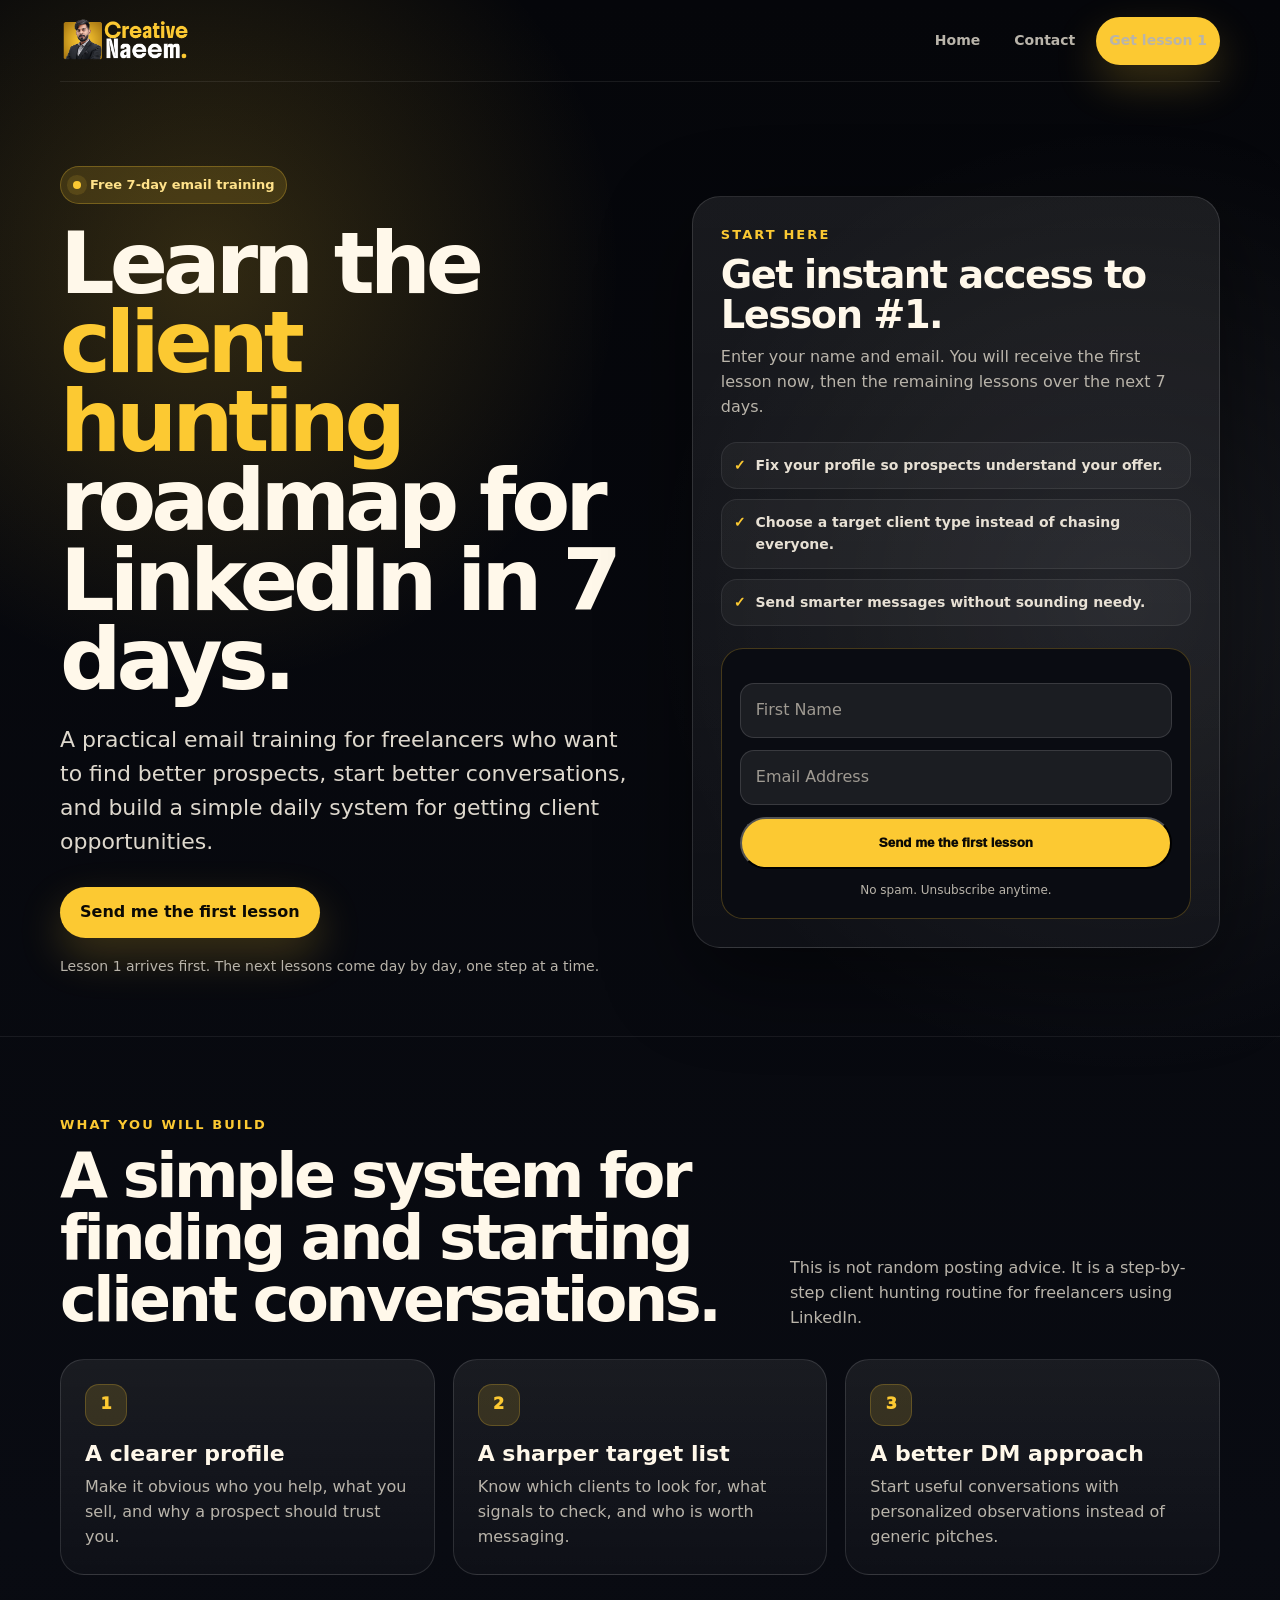
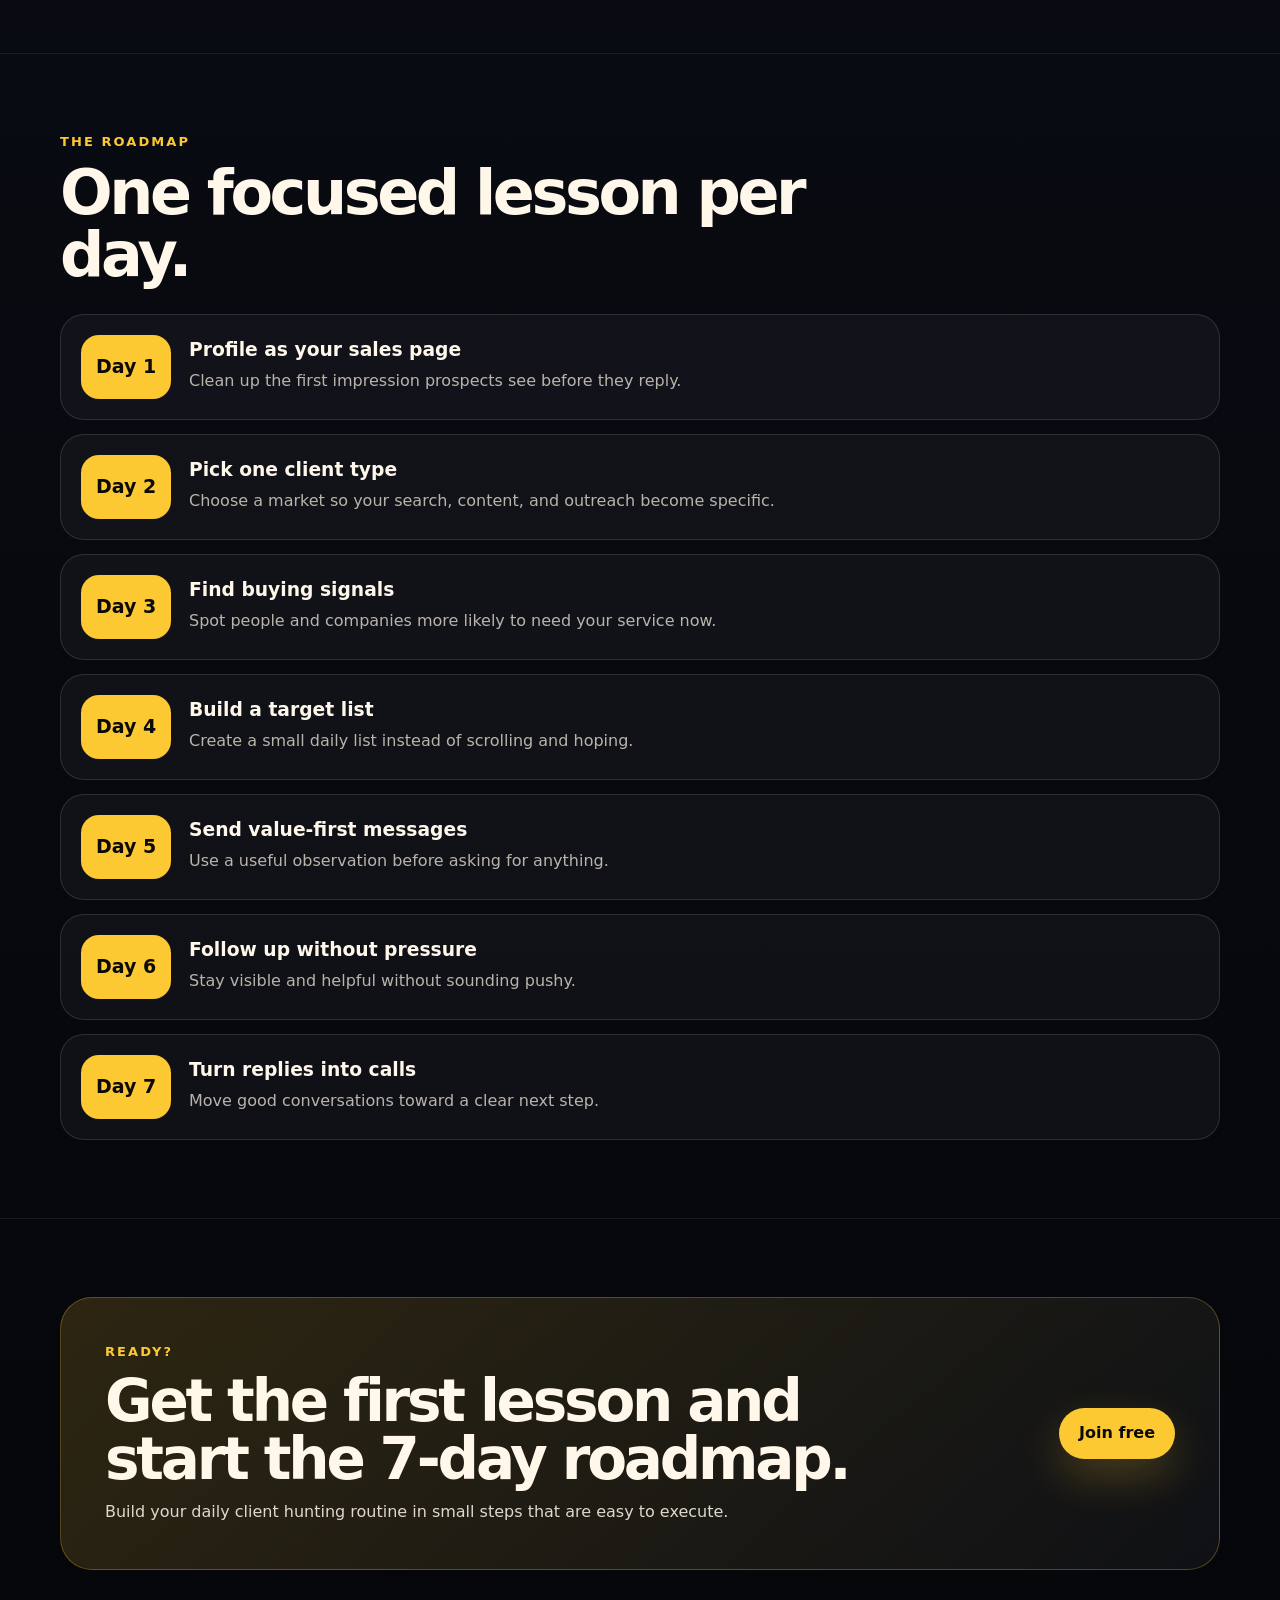
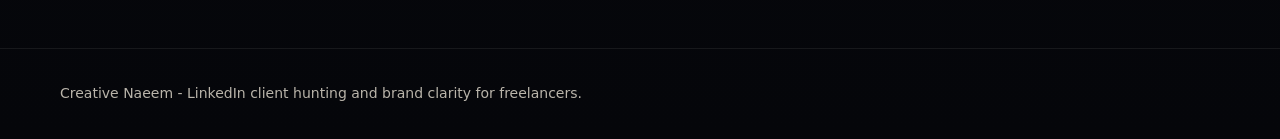
==== 7-day-client-hunting-roadmap.html @ f5a9a2c6 "Add client hunting email training page" ====
<!doctype html>
<html lang="en">
<head>
  <meta charset="utf-8">
  <meta name="viewport" content="width=device-width, initial-scale=1">
  <title>7-Day Client Hunting Roadmap | Creative Naeem</title>
  <meta name="description" content="Join Creative Naeem's free 7-day Client Hunting Roadmap and get one practical LinkedIn client-hunting lesson by email each day.">
  <link rel="icon" href="assets/myphoto.png" type="image/png">
  <link rel="apple-touch-icon" href="assets/myphoto.png">
  <style>
    :root{
      --bg:#05060a;
      --panel:#10131d;
      --panel-2:#171b28;
      --text:#fff8ea;
      --muted:#b9b4aa;
      --line:rgba(255,255,255,.12);
      --gold:#fcc932;
      --gold-soft:rgba(252,201,50,.14);
      --shadow:0 28px 90px rgba(0,0,0,.48);
      --max:1160px;
    }
    *{box-sizing:border-box}
    html{scroll-behavior:smooth}
    body{
      margin:0;
      font-family:Inter, ui-sans-serif, system-ui, -apple-system, BlinkMacSystemFont, "Segoe UI", Arial, sans-serif;
      color:var(--text);
      background:
        radial-gradient(circle at 16% 8%, rgba(252,201,50,.18), transparent 26rem),
        radial-gradient(circle at 88% 18%, rgba(255,255,255,.07), transparent 30rem),
        linear-gradient(180deg,#05060a 0%,#090b12 46%,#05060a 100%);
      line-height:1.55;
    }
    a{color:inherit;text-decoration:none}
    img{display:block;max-width:100%}
    .container{width:min(var(--max), calc(100% - 40px));margin-inline:auto}
    .nav{
      height:82px;
      display:flex;
      align-items:center;
      justify-content:space-between;
      gap:22px;
      border-bottom:1px solid rgba(255,255,255,.08);
    }
    .brand img{height:48px;width:auto;object-fit:contain}
    .nav-links{display:flex;align-items:center;gap:8px;color:#e8e2d6;font-weight:800;font-size:14px}
    .nav-links a{padding:10px 13px;border-radius:999px;color:var(--muted)}
    .nav-links a:hover{background:rgba(255,255,255,.07);color:var(--text)}
    .btn{
      display:inline-flex;
      align-items:center;
      justify-content:center;
      min-height:48px;
      border-radius:999px;
      padding:13px 20px;
      background:var(--gold);
      color:#0c0a05;
      font-weight:900;
      border:0;
      cursor:pointer;
      box-shadow:0 18px 44px rgba(252,201,50,.22);
    }
    .hero{padding:84px 0 58px}
    .hero-grid{display:grid;grid-template-columns:1.05fr .95fr;gap:48px;align-items:center}
    .badge{
      display:inline-flex;
      align-items:center;
      gap:9px;
      padding:8px 12px;
      border:1px solid rgba(252,201,50,.28);
      background:var(--gold-soft);
      color:#ffe28a;
      border-radius:999px;
      font-size:13px;
      font-weight:850;
      margin-bottom:20px;
    }
    .badge::before{
      content:"";
      width:8px;
      height:8px;
      border-radius:99px;
      background:var(--gold);
      box-shadow:0 0 0 6px rgba(252,201,50,.12);
    }
    h1,h2,h3,p{margin-top:0}
    h1{
      font-size:clamp(46px,7vw,86px);
      line-height:.92;
      letter-spacing:-.06em;
      margin-bottom:24px;
    }
    .accent{color:var(--gold)}
    .lead{font-size:clamp(18px,2vw,22px);color:#ded8cd;max-width:720px;margin-bottom:28px}
    .hero-actions{display:flex;gap:14px;flex-wrap:wrap}
    .subnote{color:var(--muted);font-size:14px;margin-top:18px}
    .signup-card{
      border:1px solid var(--line);
      background:linear-gradient(180deg,rgba(255,255,255,.08),rgba(255,255,255,.03));
      border-radius:28px;
      padding:28px;
      box-shadow:var(--shadow);
    }
    .signup-card h2{font-size:clamp(28px,3vw,42px);line-height:1.04;letter-spacing:-.04em;margin-bottom:10px}
    .signup-card p{color:var(--muted);margin-bottom:18px}
    .lesson-list{display:grid;gap:10px;margin:22px 0;padding:0;list-style:none}
    .lesson-list li{
      display:flex;
      gap:10px;
      padding:12px;
      border:1px solid rgba(255,255,255,.08);
      border-radius:16px;
      background:rgba(255,255,255,.04);
      color:#e7e0d4;
      font-weight:750;
      font-size:14px;
    }
    .lesson-list li::before{content:"✓";color:var(--gold);font-weight:950}
    .ck-wrap{
      border:1px solid rgba(252,201,50,.24);
      background:#0a0c12;
      border-radius:22px;
      padding:18px;
      margin-top:20px;
    }
    .formkit-form{
      max-width:none !important;
      border:0 !important;
      background:transparent !important;
      border-radius:0 !important;
      overflow:visible !important;
    }
    .formkit-form [data-style="minimal"]{padding:0 !important}
    .formkit-header,.formkit-subheader,.formkit-background{display:none !important}
    .formkit-fields{display:grid !important;gap:12px !important;margin:0 !important}
    .formkit-field,.formkit-submit{margin:0 !important;min-width:0 !important}
    .formkit-input{
      width:100% !important;
      min-height:50px !important;
      border:1px solid rgba(255,255,255,.13) !important;
      background:rgba(255,255,255,.07) !important;
      color:var(--text) !important;
      border-radius:14px !important;
      padding:14px 15px !important;
      font:inherit !important;
    }
    .formkit-input::placeholder{color:#9f9a92 !important}
    .formkit-submit{
      width:100% !important;
      min-height:52px !important;
      border-radius:999px !important;
      background:var(--gold) !important;
      color:#0c0a05 !important;
      font-weight:950 !important;
    }
    .formkit-submit span{padding:15px 18px !important}
    .formkit-guarantee{color:var(--muted) !important;margin:12px 0 0 !important;font-size:12px !important;text-align:center !important}
    .formkit-powered-by-convertkit-container{display:none !important}
    .section{padding:78px 0;border-top:1px solid rgba(255,255,255,.07)}
    .section-head{display:flex;justify-content:space-between;gap:28px;align-items:end;margin-bottom:28px}
    .kicker{color:var(--gold);font-size:13px;text-transform:uppercase;letter-spacing:.16em;font-weight:900;margin-bottom:10px}
    .section h2{font-size:clamp(34px,5vw,62px);line-height:1;letter-spacing:-.055em;margin-bottom:0;max-width:760px}
    .section-head p{color:var(--muted);max-width:430px;margin:0}
    .grid-3{display:grid;grid-template-columns:repeat(3,1fr);gap:18px}
    .card{
      border:1px solid var(--line);
      background:linear-gradient(180deg,rgba(255,255,255,.07),rgba(255,255,255,.025));
      border-radius:24px;
      padding:24px;
    }
    .card-number{width:42px;height:42px;border-radius:14px;display:grid;place-items:center;background:var(--gold-soft);border:1px solid rgba(252,201,50,.22);color:var(--gold);font-weight:950;margin-bottom:16px}
    .card h3{font-size:22px;line-height:1.12;margin-bottom:9px}
    .card p{color:var(--muted);margin:0}
    .roadmap{display:grid;gap:14px}
    .day{
      display:grid;
      grid-template-columns:90px 1fr;
      gap:18px;
      align-items:start;
      border:1px solid var(--line);
      background:rgba(255,255,255,.04);
      border-radius:24px;
      padding:20px;
    }
    .day strong{display:grid;place-items:center;min-height:64px;border-radius:18px;background:var(--gold);color:#0c0a05;font-size:19px}
    .day h3{margin-bottom:5px}
    .day p{color:var(--muted);margin:0}
    .cta{
      border:1px solid rgba(252,201,50,.28);
      background:linear-gradient(135deg,rgba(252,201,50,.16),rgba(255,255,255,.045));
      border-radius:32px;
      padding:44px;
      display:grid;
      grid-template-columns:1fr auto;
      gap:24px;
      align-items:center;
    }
    .cta h2{font-size:clamp(32px,5vw,58px)}
    .cta p{color:#ded8cd;margin:12px 0 0;max-width:660px}
    .footer{padding:34px 0;border-top:1px solid rgba(255,255,255,.07);color:var(--muted);font-size:14px}
    @media(max-width:900px){
      .hero-grid,.grid-3,.cta{grid-template-columns:1fr}
      .section-head{display:block}
      .section-head p{margin-top:12px}
      .nav-links .hide-sm{display:none}
    }
    @media(max-width:560px){
      .container{width:min(100% - 28px,var(--max))}
      .nav{height:74px}
      .brand img{height:42px}
      .hero{padding:56px 0 42px}
      h1{font-size:43px}
      .signup-card,.cta{padding:24px}
      .day{grid-template-columns:1fr}
      .day strong{min-height:auto;padding:14px}
    }
  </style>
</head>
<body>
  <header>
    <div class="container nav">
      <a class="brand" href="index.html" aria-label="Creative Naeem home"><img src="assets/logo.png" alt="Creative Naeem"></a>
      <nav class="nav-links" aria-label="Main navigation">
        <a href="index.html">Home</a>
        <a class="hide-sm" href="contact.html">Contact</a>
        <a class="btn" href="#signup">Get lesson 1</a>
      </nav>
    </div>
  </header>

  <main>
    <section class="hero">
      <div class="container hero-grid">
        <div>
          <div class="badge">Free 7-day email training</div>
          <h1>Learn the <span class="accent">client hunting</span> roadmap for LinkedIn in 7 days.</h1>
          <p class="lead">A practical email training for freelancers who want to find better prospects, start better conversations, and build a simple daily system for getting client opportunities.</p>
          <div class="hero-actions">
            <a class="btn" href="#signup">Send me the first lesson</a>
          </div>
          <div class="subnote">Lesson 1 arrives first. The next lessons come day by day, one step at a time.</div>
        </div>

        <aside id="signup" class="signup-card">
          <div class="kicker">Start here</div>
          <h2>Get instant access to Lesson #1.</h2>
          <p>Enter your name and email. You will receive the first lesson now, then the remaining lessons over the next 7 days.</p>
          <ul class="lesson-list">
            <li>Fix your profile so prospects understand your offer.</li>
            <li>Choose a target client type instead of chasing everyone.</li>
            <li>Send smarter messages without sounding needy.</li>
          </ul>
          <div class="ck-wrap">
            <script src="https://f.convertkit.com/ckjs/ck.5.js"></script>
            <form action="https://app.kit.com/forms/9640989/subscriptions" class="seva-form formkit-form" method="post" data-sv-form="9640989" data-uid="ace523a607" data-format="inline" data-version="5" data-options="{&quot;settings&quot;:{&quot;after_subscribe&quot;:{&quot;action&quot;:&quot;message&quot;,&quot;success_message&quot;:&quot;Success! Now check your email to confirm your subscription.&quot;,&quot;redirect_url&quot;:&quot;&quot;},&quot;recaptcha&quot;:{&quot;enabled&quot;:false},&quot;powered_by&quot;:{&quot;show&quot;:false}},&quot;version&quot;:&quot;5&quot;}">
              <div data-style="minimal">
                <div class="formkit-header" data-element="header"><h2></h2></div>
                <div class="formkit-subheader" data-element="subheader"><p></p></div>
                <ul class="formkit-alert formkit-alert-error" data-element="errors" data-group="alert"></ul>
                <div data-element="fields" data-stacked="true" class="seva-fields formkit-fields">
                  <div class="formkit-field">
                    <input class="formkit-input" aria-label="First Name" name="fields[first_name]" placeholder="First Name" type="text">
                  </div>
                  <div class="formkit-field">
                    <input class="formkit-input" name="email_address" aria-label="Email Address" placeholder="Email Address" required type="email">
                  </div>
                  <button data-element="submit" class="formkit-submit" type="submit">
                    <div class="formkit-spinner"><div></div><div></div><div></div></div>
                    <span>Send me the first lesson</span>
                  </button>
                </div>
                <div class="formkit-guarantee" data-element="guarantee">No spam. Unsubscribe anytime.</div>
              </div>
            </form>
          </div>
        </aside>
      </div>
    </section>

    <section class="section">
      <div class="container">
        <div class="section-head">
          <div>
            <div class="kicker">What you will build</div>
            <h2>A simple system for finding and starting client conversations.</h2>
          </div>
          <p>This is not random posting advice. It is a step-by-step client hunting routine for freelancers using LinkedIn.</p>
        </div>
        <div class="grid-3">
          <article class="card"><div class="card-number">1</div><h3>A clearer profile</h3><p>Make it obvious who you help, what you sell, and why a prospect should trust you.</p></article>
          <article class="card"><div class="card-number">2</div><h3>A sharper target list</h3><p>Know which clients to look for, what signals to check, and who is worth messaging.</p></article>
          <article class="card"><div class="card-number">3</div><h3>A better DM approach</h3><p>Start useful conversations with personalized observations instead of generic pitches.</p></article>
        </div>
      </div>
    </section>

    <section class="section">
      <div class="container">
        <div class="section-head">
          <div>
            <div class="kicker">The roadmap</div>
            <h2>One focused lesson per day.</h2>
          </div>
        </div>
        <div class="roadmap">
          <div class="day"><strong>Day 1</strong><div><h3>Profile as your sales page</h3><p>Clean up the first impression prospects see before they reply.</p></div></div>
          <div class="day"><strong>Day 2</strong><div><h3>Pick one client type</h3><p>Choose a market so your search, content, and outreach become specific.</p></div></div>
          <div class="day"><strong>Day 3</strong><div><h3>Find buying signals</h3><p>Spot people and companies more likely to need your service now.</p></div></div>
          <div class="day"><strong>Day 4</strong><div><h3>Build a target list</h3><p>Create a small daily list instead of scrolling and hoping.</p></div></div>
          <div class="day"><strong>Day 5</strong><div><h3>Send value-first messages</h3><p>Use a useful observation before asking for anything.</p></div></div>
          <div class="day"><strong>Day 6</strong><div><h3>Follow up without pressure</h3><p>Stay visible and helpful without sounding pushy.</p></div></div>
          <div class="day"><strong>Day 7</strong><div><h3>Turn replies into calls</h3><p>Move good conversations toward a clear next step.</p></div></div>
        </div>
      </div>
    </section>

    <section class="section">
      <div class="container cta">
        <div>
          <div class="kicker">Ready?</div>
          <h2>Get the first lesson and start the 7-day roadmap.</h2>
          <p>Build your daily client hunting routine in small steps that are easy to execute.</p>
        </div>
        <a class="btn" href="#signup">Join free</a>
      </div>
    </section>
  </main>

  <footer class="footer">
    <div class="container">Creative Naeem - LinkedIn client hunting and brand clarity for freelancers.</div>
  </footer>
</body>
</html>
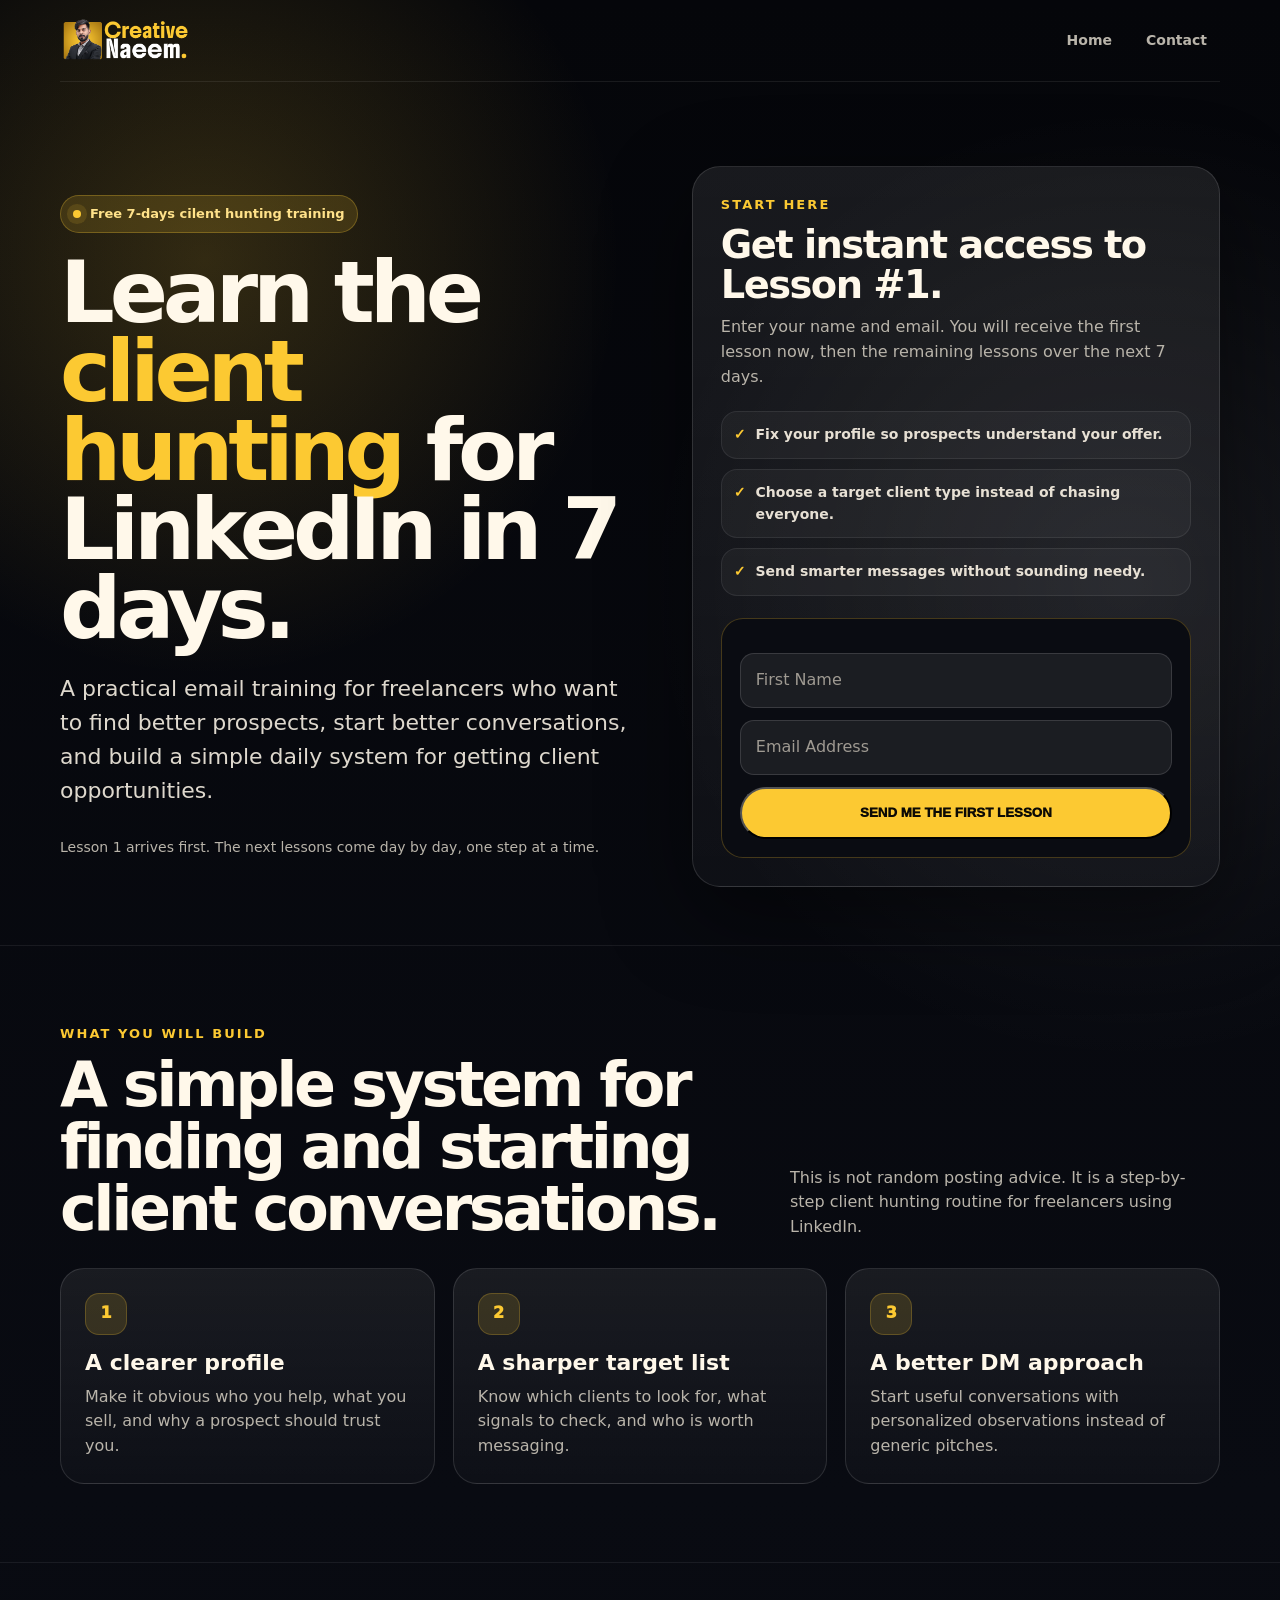
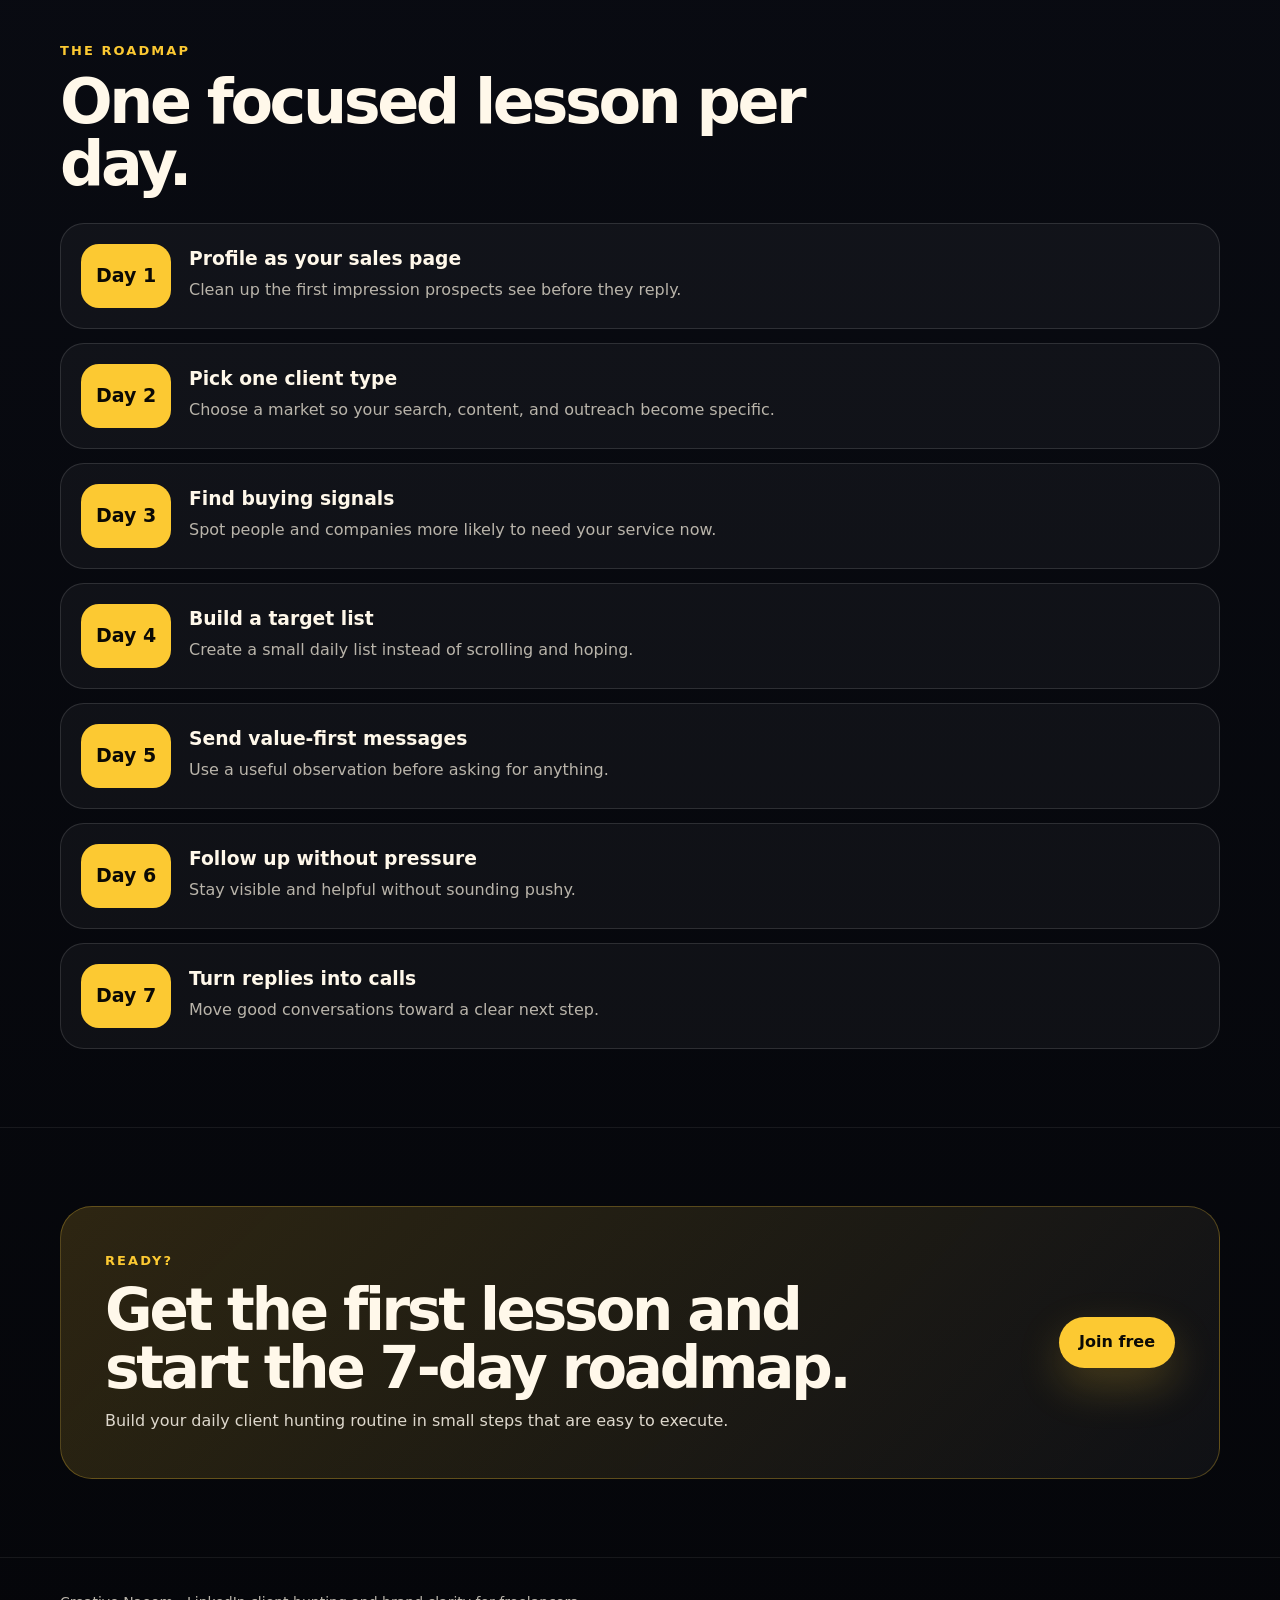
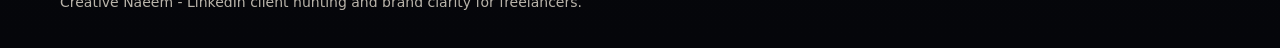
==== commit e96d7a68: "Add client hunting email sequence" ====
--- a/7-day-client-hunting-roadmap.html
+++ b/7-day-client-hunting-roadmap.html
@@ -224,7 +224,6 @@
       <nav class="nav-links" aria-label="Main navigation">
         <a href="index.html">Home</a>
         <a class="hide-sm" href="contact.html">Contact</a>
-        <a class="btn" href="#signup">Get lesson 1</a>
       </nav>
     </div>
   </header>
@@ -233,12 +232,10 @@
     <section class="hero">
       <div class="container hero-grid">
         <div>
-          <div class="badge">Free 7-day email training</div>
-          <h1>Learn the <span class="accent">client hunting</span> roadmap for LinkedIn in 7 days.</h1>
+          <div class="badge">Free 7-days cilent hunting training</div>
+          <h1>Learn the <span class="accent">client hunting</span> for LinkedIn in 7 days.</h1>
           <p class="lead">A practical email training for freelancers who want to find better prospects, start better conversations, and build a simple daily system for getting client opportunities.</p>
-          <div class="hero-actions">
-            <a class="btn" href="#signup">Send me the first lesson</a>
-          </div>
+        
           <div class="subnote">Lesson 1 arrives first. The next lessons come day by day, one step at a time.</div>
         </div>
 
@@ -267,10 +264,10 @@
                   </div>
                   <button data-element="submit" class="formkit-submit" type="submit">
                     <div class="formkit-spinner"><div></div><div></div><div></div></div>
-                    <span>Send me the first lesson</span>
+                    <span>SEND ME THE FIRST LESSON</span>
                   </button>
                 </div>
-                <div class="formkit-guarantee" data-element="guarantee">No spam. Unsubscribe anytime.</div>
+                <!-- <div class="formkit-guarantee" data-element="guarantee">No spam. Unsubscribe anytime.</div> -->
               </div>
             </form>
           </div>
